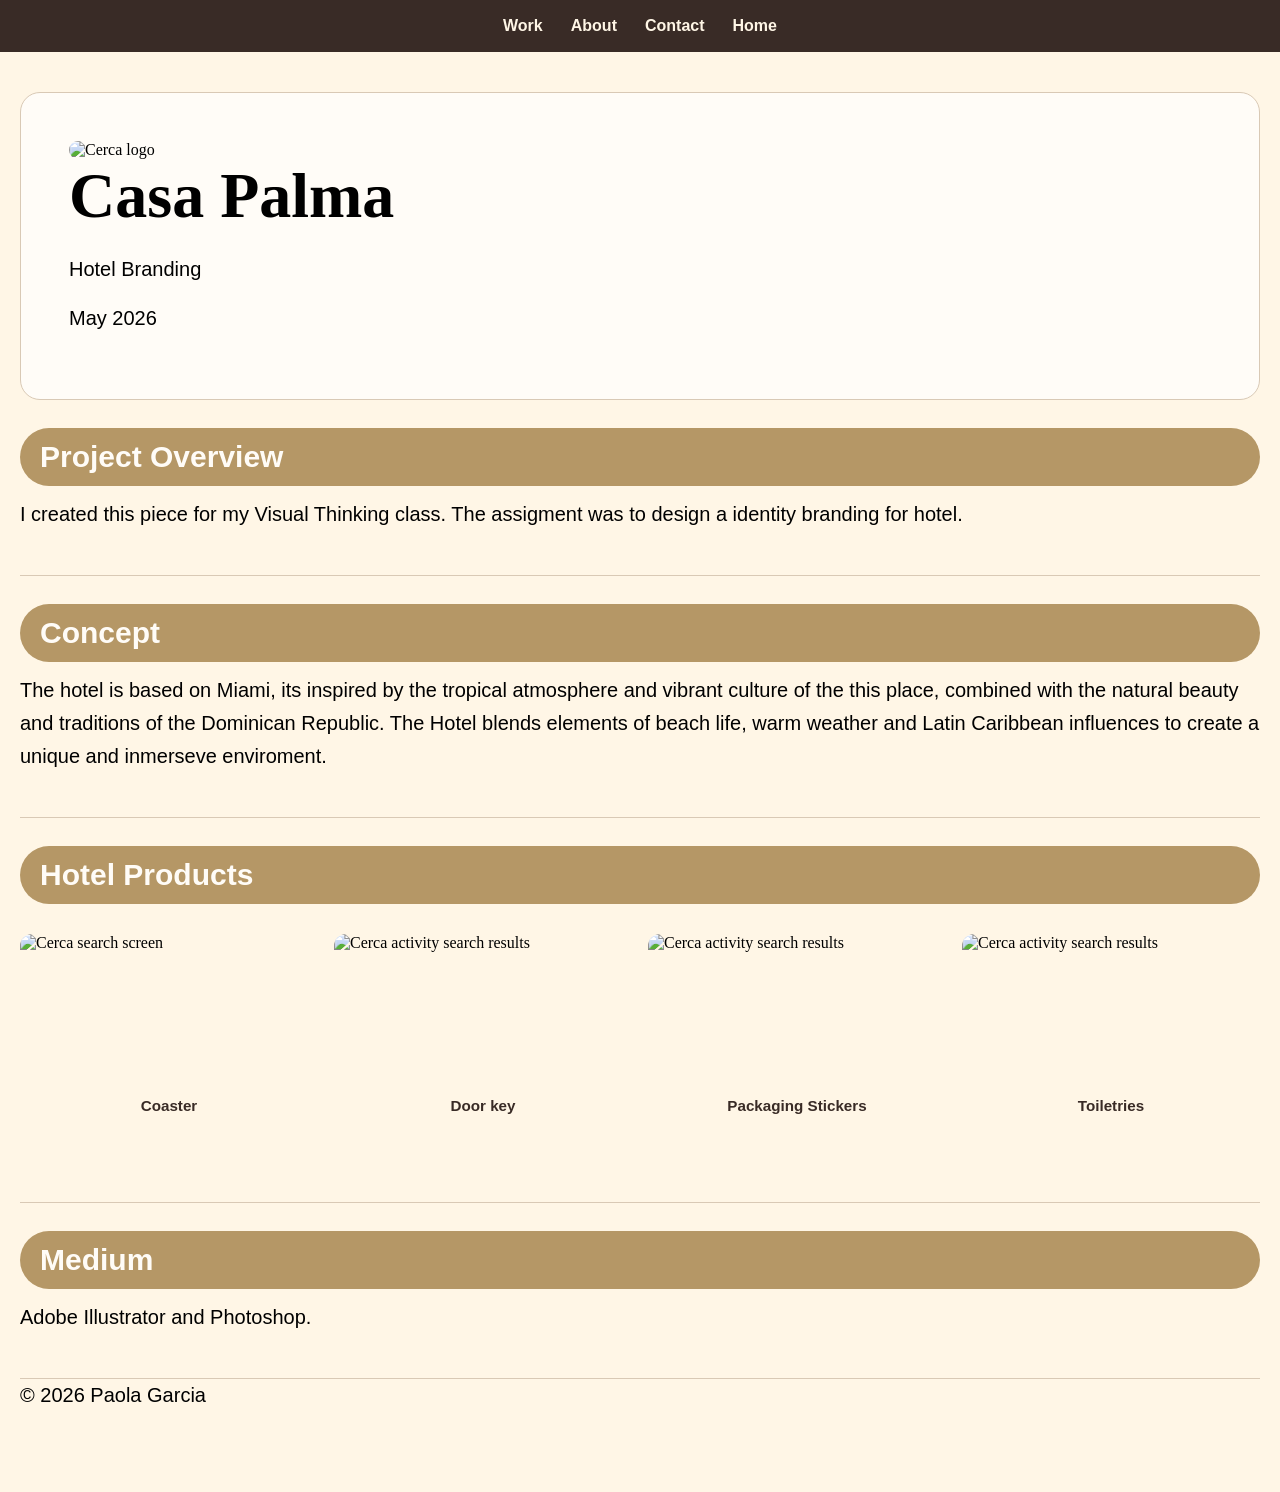
==== casap.html @ 68aee40d "Add files via upload" ====
<!doctype html>
<html>
<head>
<meta charset="utf-8">
	<meta name="viewport"
        content="width=device-width, initial-scale=1.0">
	
<title>Casa Palma</title>
	<link rel="stylesheet" href="style.css">
</head>

<body>
	
	<!-- Navegación principal del portafolio -->
<nav aria-label="Main navigation">
  <a href="Work.html" >Work</a>
  <a href="index.html#about">About</a>
  <a href="contact.html">Contact</a>
	 <a href="index.html#home">Home</a>
</nav>
		
		
		
		
    
	<main class="case-study">
		 <header class="case-study-intro">
		<!-- Mostrar el logotipo del proyecto -->
      <img class="project-pocajontas" src="assest/mucho.png" alt="Cerca logo"/>
		
<h1>Casa Palma</h1>
		<p>
    Hotel Branding 
  </p>
			 <p> May 2026</p>
		</header>
		
		<!-- Presentar el proyecto y explicar su propósito -->
<section>
  <h2>Project Overview</h2>
  <p>
    I created this piece for my Visual Thinking class. The assigment was to design a identity branding for hotel.</p>
</section>

<!-- Explicar el problema que aborda el proyecto -->
<section>
  <h2>Concept</h2>
  <p>
  The hotel is based on Miami, its inspired by the tropical atmosphere and vibrant culture of the this place, combined with the natural beauty and traditions of the Dominican Republic. The Hotel blends elements of beach life, warm weather and Latin Caribbean influences to create a unique and inmerseve enviroment.
  </p>
</section>

<!-- Describir mi contribución al proyecto -->

<!-- Mostrar el resultado final -->
<section>
  <h2>Hotel Products</h2>

 
	
<!-- Mostrar tres capturas de Cerca juntas -->
<div class="project-gallery">
  <figure>
     <img src="assest/coaser.png" alt="Cerca search screen"/>
    <figcaption class="project-figure">Coaster</figcaption>
	  
  </figure>

  <figure >
    <img src="assest/door.png" alt="Cerca activity search results">
    <figcaption >Door key</figcaption>
	
  </figure>
	 <figure>
    <img src="assest/Packaging Box_.png" alt="Cerca activity search results">
    <figcaption class="project-figure">Packaging Stickers</figcaption>
	
  </figure>
	 <figure>
    <img src="assest/bath.png" alt="Cerca activity search results">
    <figcaption class="project-figure">Toiletries</figcaption>
	
  </figure>

  
</div>


</section>

<!-- Reflexionar sobre lo aprendido y las mejoras futuras -->
<section>
  <h2>Medium</h2>
  <p>
  Adobe Illustrator and Photoshop.
  </p>
</section>
		
		<footer class="Footer">   <p>© 2026 Paola Garcia</p> </footer>
</main>
</body>
</html>
---- style.css ----
@charset "utf-8";
.Footer {
}
/*lo de abajo es para que las imagenes no se salgan mas del container*/

img {
  display: block;
  max-width: 100%;
  height: auto;
}

/*lo de abajo es para que las imagenes salgan como columnas*/
.project-grid {
  display: flex;
  flex-wrap: wrap;
  gap: 20px;
}

.project-grid > article {
  box-sizing: border-box;
  flex: 0 0 calc((100% - 20px) / 2);
  min-width: 0;
}

@media (max-width: 600px) {
  .project-grid > article {
    flex-basis: 100%;
  }
}

/* Mostrar dos tarjetas del mismo ancho en pantallas de escritorio */
@media (min-width: 901px) {
  .project-grid > article {
    flex-basis: calc(50% - 10px);
  }
}

/* Dar el mismo tamaño a los espacios de las imágenes */
.project-grid > article > img {
  width: 100%;
  aspect-ratio: 4 / 3;
  object-fit: contain;
  background-color: #FFFCF7;
}

/* Dar fondo, borde y espacio interior a cada tarjeta */
.project-grid > article {
  background-color: #FFFCF7;
  border: 1px solid #D9C9B5;
  padding: 16px;
}



/* Separar el título de la imagen y la descripción */
.project-grid > article > h2 {
    margin: 16px 0 6px;
    font-family: Gotham, "Helvetica Neue", Helvetica, Arial, sans-serif;
    font-size: 30px;
}

/* Quitar el espacio extra debajo de la descripción */
.project-grid > article > p {
    margin-top: 9px;
    margin-right: 9px;
    margin-left: 9px;
    margin-bottom: -1px;
    font-family: Gotham, "Helvetica Neue", Helvetica, Arial, sans-serif;
}

/* Centrar el menú y darle espacio arriba y abajo */
nav[aria-label="Main navigation"] {
  display: flex;
  justify-content: center;
  flex-wrap: wrap;
  gap: 8px 16px;
  padding: 12px 16px;
  background-color: #F2E5D2;
  border-bottom: 1px solid #D9C9B5;
}

/* Dar a cada enlace una zona cómoda para pulsar */
nav[aria-label="Main navigation"] a {
  padding: 10px 16px;
  border-radius: 999px;
  color: #392B26;
  font-size: 1.125rem;
  font-weight: 600;
  text-decoration: none;
}

/* Resaltar el enlace al pasar el cursor */
nav[aria-label="Main navigation"] a:hover {
  background-color: #E8D7BF;
}

/* Marcar la página actual */
nav[aria-label="Main navigation"] a[aria-current="page"] {
  background-color: #392B26;
  color: #FFF6E6;
}

/* Mostrar el foco al navegar con el teclado */
nav[aria-label="Main navigation"] a:focus-visible {
  outline: 2px solid #392B26;
  outline-offset: 3px;
}

/* Limitar el tamaño del logotipo */
.project-logo {
  width: 220px;
  margin-bottom: 16px;
}

/* Dar espacio a las imágenes y sus pies de foto */
.project-figure {
    max-width: 680px;
    margin: 24px 0;
    font-family: Gotham, "Helvetica Neue", Helvetica, Arial, sans-serif
}

.project-figure figcaption {
    margin-top: 8px;
    font-family: "Gill Sans", "Gill Sans MT", "Myriad Pro", "DejaVu Sans Condensed", Helvetica, Arial, sans-serif;
    font-size: 18px;
    font-weight: bold;
	
}

/* Dar al enlace la apariencia de un botón */
.project-button {
    display: inline-block;
    padding: 12px 20px;
    background-color: #A94F32;
    color: #FFF6E6;
    font-weight: 600;
    text-decoration: none;
    border-radius: 999px;
    font-family: Gotham, "Helvetica Neue", Helvetica, Arial, sans-serif;
}

.project-button:hover,
.project-button:focus-visible {
  text-decoration: underline;
}
/* Colocar las tres capturas en una fila */
.project-gallery {
  display: flex;
  gap: 16px;
  margin: 30px 0;
}

.project-gallery > figure {
    flex: 1 1 0;
    min-width: 0;
    margin: 0;
    border-width: 0px;
	border-radius: 16px
}

/* Dar el mismo tamaño a las capturas sin recortarlas */
/* Usar marcos horizontales para las capturas */
.project-gallery img {
  width: 100%;
  height: auto;
  aspect-ratio: 2 / 1;
  object-fit: contain;
  
  border-radius: 16px;
}
.pocajontas{
	border-radius: 30px
}
/* Centrar los pies de foto debajo de las capturas */
.project-gallery figcaption {
    margin-top: 14px;
    text-align: center;
    font-size: 0.95rem;
    font-weight: bold;
    color: #392B26;
    font-family: Gotham, "Helvetica Neue", Helvetica, Arial, sans-serif;
    margin-bottom: 30px;
}
/* Colocar una captura por fila en pantallas pequeñas */
@media (max-width: 600px) {
  .project-gallery {
    flex-direction: column;
  }
}
/* Aplicar un fondo crema a todas las páginas del portafolio */
body {
  background-color: #FFFBF3;
}
/* Centrar el contenido y dejar espacio a los lados */
.case-study {
  max-width: none;
  margin: 0 auto;
  padding: 40px 20px 64px;
}

/* Dar un fondo suave a la introducción */
.case-study-intro {
  padding: clamp(20px, 5vw, 48px);
  background-color: #FFFCF7;
  border: 1px solid #D9C9B5;
  border-radius: 20px;
}

.case-study-intro h1 {
  margin: 0 0 20px;
  font-size: clamp(2.5rem, 6vw, 4rem);
}

.pocajontas{
    font-family: Gotham, "Helvetica Neue", Helvetica, Arial, "sans-serif" normal;
    font-weight: 100;
}
/* Usar el mismo estilo para los títulos y párrafos */
.case-study h2 {
    margin: 0 0 12px;
    color: #FFFCF7;
    font-family: Gotham, "Helvetica Neue", Helvetica, Arial, sans-serif;
    font-size: 30px;
    display: block;
    padding: 12px 20px;
    font-weight: 700;
    text-decoration: none;
    border-radius: 958px;
    background-color: #B59766;
}
.project-pocajontas {
	border-radius: 16px
}

.case-study p {
    max-width: none;
    margin: 0 0 16px;
    line-height: 1.65;
    font-family: Gotham, "Helvetica Neue", Helvetica, Arial, sans-serif;
    font-size: 20px;
}

/* Separar las secciones con espacio y una línea fina */
.case-study > section {
  padding: 28px 0;
  border-bottom: 1px solid #D9C9B5;
}

/* Redondear los bordes de las imágenes del proyecto */
.case-study figure img {
  border-radius: 12px;
}
/* Centrar el boceto y su pie de foto */
.project-sketch {
  max-width: 360px;
  margin: 24px auto;
  text-align: center;
}

.project-sketch img {
  margin-inline: auto;
}
/* Crear una barra de navegación delgada y centrada */
nav[aria-label="Main navigation"] {
  display: flex;
  justify-content: center;
  flex-wrap: wrap;
  gap: 0 12px;
  box-sizing: border-box;
  width: 100%;
  padding: 4px 12px;
  background-color: #392B26;
  border: 0;
}

/* Estilizar los enlaces del menú */
nav[aria-label="Main navigation"] a {
    padding: 10px 8px;
    color: #FFF6E6;
    font-family: Gotham, "Helvetica Neue", Helvetica, Arial, sans-serif;
    font-size: 1rem;
    font-weight: 600;
    line-height: 1.5;
    text-decoration: none;
    border-radius: 0;
}

/* Subrayar el enlace activo o seleccionado */
nav[aria-label="Main navigation"] a:hover,
nav[aria-label="Main navigation"] a:focus-visible,
nav[aria-label="Main navigation"] a[aria-current="page"] {
  text-decoration: underline;
  text-underline-offset: 5px;
}

/* Mostrar el foco al navegar con el teclado */
nav[aria-label="Main navigation"] a:focus-visible {
  outline: 2px solid #FFF6E6;
  outline-offset: -2px;
}
/* Centrar el contenido de la página de contacto */
.contact-page {
  max-width: 620px;
  margin: 0 auto;
  padding: clamp(48px, 10vw, 112px) 20px;
  text-align: center;
  color: #392B26;
}

.contact-page h1 {
    margin: 0 0 16px;
    font-size: clamp(2.25rem, 6vw, 4rem);
    line-height: 1.1;
    font-family: Gotham, "Helvetica Neue", Helvetica, Arial, sans-serif;
}

.contact-page p {
    margin: 0 auto 24px;
    line-height: 1.65;
    font-family: Gotham, "Helvetica Neue", Helvetica, Arial, sans-serif;
}
/* Quitar el margen exterior de la página */
body {
  margin: 0;
  background-color: #FFF6E6;
}
/* Quitar el borde del botón de copiar correo */
#copy-email {
  border: none;
}
/* Centrar la presentación y darle espacio */
.home-intro {
  max-width: 720px;
  margin: 0 auto;
  padding: clamp(48px, 10vw, 112px) 20px;
  text-align: center;
  font-family: Arial, Helvetica, sans-serif;
  color: #392B26;
}

/* Ajustar el tamaño del título según la pantalla */
.home-intro h1 {
  margin: 0 0 16px;
  font-size: clamp(2.25rem, 6vw, 4rem);
  line-height: 1.1;
}

/* Separar la descripción del botón */
.home-intro p {
    max-width: 52ch;
    margin-top: 41px;
    margin-right: auto;
    margin-left: auto;
    margin-bottom: 24px;
    line-height: 1.65;
}

/* Usar la misma tipografía en el botón y quitar el borde */
.home-intro .project-button {
  font-family: inherit;
  border: none;
}

/* Centrar el aviso de derechos de autor */
.home-footer {
  padding: 20px;
  text-align: center;
  font-family: Arial, Helvetica, sans-serif;
  color: #392B26;
}
/* Mantener el pie de página al fondo de la pantalla */
.home-page {
  min-height: 100vh;
  
  display: flex;
  flex-direction: column;
}

.home-page > .home-footer {
  margin-top: auto;
}
/* Unificar la tipografía y el color de la página de proyectos */
.work-page main {
  padding: 0 20px 48px;
  font-family: Arial, Helvetica, sans-serif;
  color: #392B26;
}

/* Centrar el título y la introducción */
.work-intro {
  padding: 48px 0 32px;
  text-align: center;
}

.work-intro h1 {
    margin: 0 0 12px;
    font-size: clamp(2.25rem, 6vw, 4rem);
    line-height: 1.1;
    font-family: Gotham, "Helvetica Neue", Helvetica, Arial, sans-serif;
    font-weight: 700;
}

.work-intro p {
    margin: 0 auto;
    max-width: 52ch;
    line-height: 1.65;
    font-family: Gotham, "Helvetica Neue", Helvetica, Arial, sans-serif;
}

/* Suavizar las esquinas de las tarjetas y sus imágenes */
.work-page .project-grid > article {
  border-radius: 16px;
}

.work-page .project-grid > article > img {
  border-radius: 10px;
}

/* Separar el botón de la descripción */
.work-page .project-button {
  margin-top: 16px;
  font-family: inherit;
}
/* Dar a las tarjetas el mismo fondo, borde y espacio interior */
.work-page .project-grid > article {
  display: flex;
  flex-direction: column;
  padding: 16px;
  background-color: #FFFCF7;
  border: 1px solid #D9C9B5;
  border-radius: 16px;
}

/* Usar un fondo suave detrás de cada imagen */
.work-page .project-grid > article > img {
  background-color: #F2E5D2;
  border-radius: 10px;
}

/* Unificar el espacio y el tamaño de los títulos */
.work-page .project-grid > article > h2 {
  margin: 16px 0 8px;
  font-size: 1.5rem;
}

/* Dejar espacio entre la descripción y el botón */
.work-page .project-grid > article > p {
  margin: 0 0 20px;
  line-height: 1.55;
}

/* Alinear los botones al fondo de las tarjetas */
.work-page .project-grid > article > .project-button {
  align-self: flex-start;
  margin-top: auto;
}
.project-gallery2 {
  display: grid;
  grid-template-columns: repeat(2, minmax(0, 220px));
  justify-content: center;
  gap: 16px;
}

.project-gallery2 figure {
  margin: 0;
  text-align: center;
}

.project-gallery2 img {
  display: block;
  width: 100%;
  height: auto;
  aspect-ratio: 4 / 3;
  object-fit: cover;
  border-radius: 12px;
}
.aboutpage h2 {
    margin-top: 0;
    margin-right: 0;
    margin-left: 9px;
    margin-bottom: 12px;
    color: #FFFCF7;
    font-family: Gotham, "Helvetica Neue", Helvetica, Arial, sans-serif;
    font-size: 30px;
    display: block;
    padding-top: 11px;
    padding-right: 20px;
    padding-left: 36px;
    padding-bottom: 12px;
    font-weight: 700;
    text-decoration: none;
    border-radius: 958px;
    background-color: #392B26;
}
.aboutpage p {
    max-width: none;
    margin-top: 17px;
    margin-right: 0;
    margin-left: 0;
    margin-bottom: 20px;
    line-height: 1.65;
    font-family: Gotham, "Helvetica Neue", Helvetica, Arial, sans-serif;
    font-size: 20px;
    padding-left: 21px;
    padding-top: 10px;
    padding-right: 14px;
}
.aboutpage ul {
    max-width: none;
    margin-top: 5px;
    margin-right: 0;
    margin-left: 0;
    margin-bottom: 30px;
    line-height: 1.65;
    font-family: Gotham, "Helvetica Neue", Helvetica, Arial, sans-serif;
    font-size: 20px
}
.aboutpage h1 {
    margin-top: 90px;
    margin-right: 0;
    margin-left: 9px;
    margin-bottom: 16px;
    color: #FFFCF7;
    font-family: Gotham, "Helvetica Neue", Helvetica, Arial, sans-serif;
    font-size: 30px;
    display: block;
    padding-top: 8px;
    padding-right: 20px;
    padding-left: 36px;
    padding-bottom: 15px;
    font-weight: 700;
    text-decoration: none;
    border-radius: 958px;
    background-color: #392B26;
}
.name img {
    display: block;
    max-width: 70%;
    height: auto;
    margin-left: 171px;
    margin-top: 22px;
    padding-left: 31px;
}
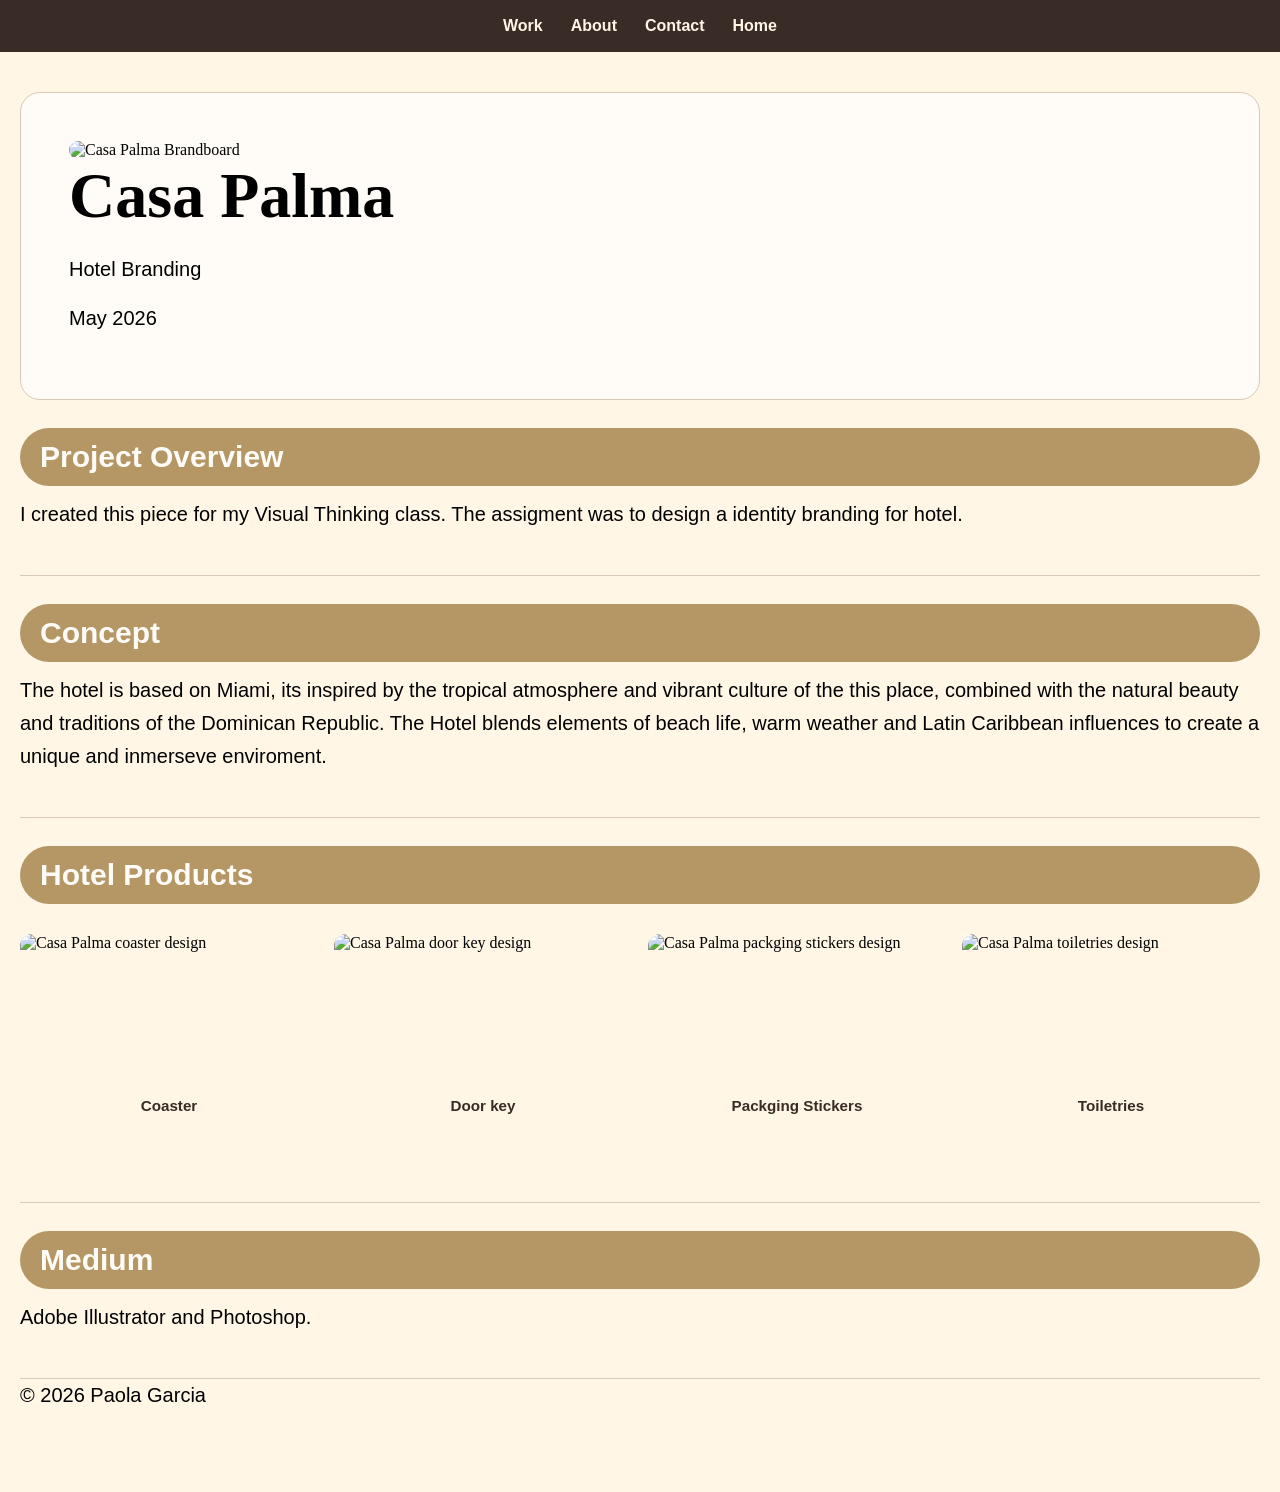
==== commit e90ca7e4: "Update casap.html" ====
--- a/casap.html
+++ b/casap.html
@@ -26,7 +26,7 @@
 	<main class="case-study">
 		 <header class="case-study-intro">
 		<!-- Mostrar el logotipo del proyecto -->
-      <img class="project-pocajontas" src="assest/mucho.png" alt="Cerca logo"/>
+      <img class="project-pocajontas" src="assest/mucho.png" alt="Casa Palma Brandboard"/>
 		
 <h1>Casa Palma</h1>
 		<p>
@@ -61,23 +61,23 @@
 <!-- Mostrar tres capturas de Cerca juntas -->
 <div class="project-gallery">
   <figure>
-     <img src="assest/coaser.png" alt="Cerca search screen"/>
+     <img src="assest/coaser.png" alt="Casa Palma coaster design"/>
     <figcaption class="project-figure">Coaster</figcaption>
 	  
   </figure>
 
   <figure >
-    <img src="assest/door.png" alt="Cerca activity search results">
+    <img src="assest/door.png" alt="Casa Palma door key design">
     <figcaption >Door key</figcaption>
 	
   </figure>
 	 <figure>
-    <img src="assest/Packaging Box_.png" alt="Cerca activity search results">
-    <figcaption class="project-figure">Packaging Stickers</figcaption>
+    <img src="assest/Packaging Box_.png" alt="Casa Palma packging stickers design">
+    <figcaption class="project-figure">Packging Stickers</figcaption>
 	
   </figure>
 	 <figure>
-    <img src="assest/bath.png" alt="Cerca activity search results">
+    <img src="assest/bath.png" alt="Casa Palma toiletries design">
     <figcaption class="project-figure">Toiletries</figcaption>
 	
   </figure>
@@ -100,3 +100,4 @@
 </main>
 </body>
 </html>
+
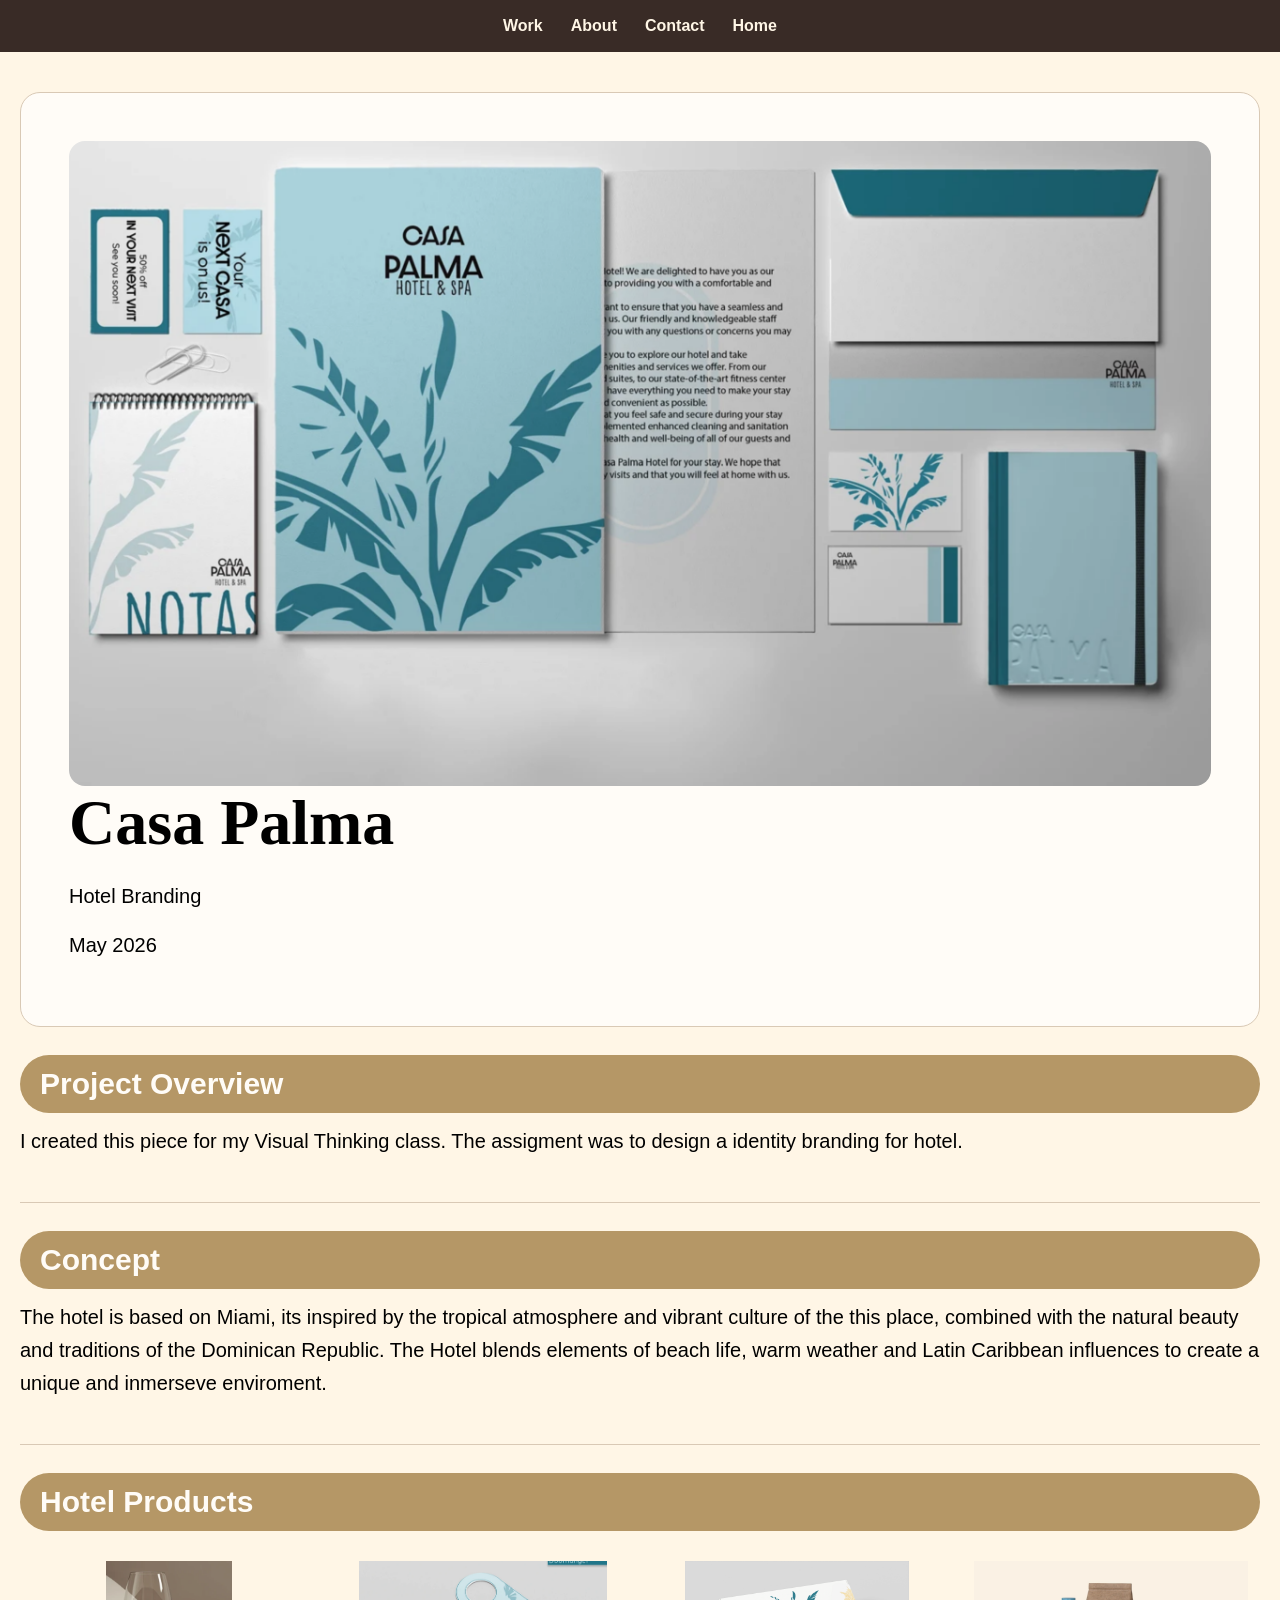
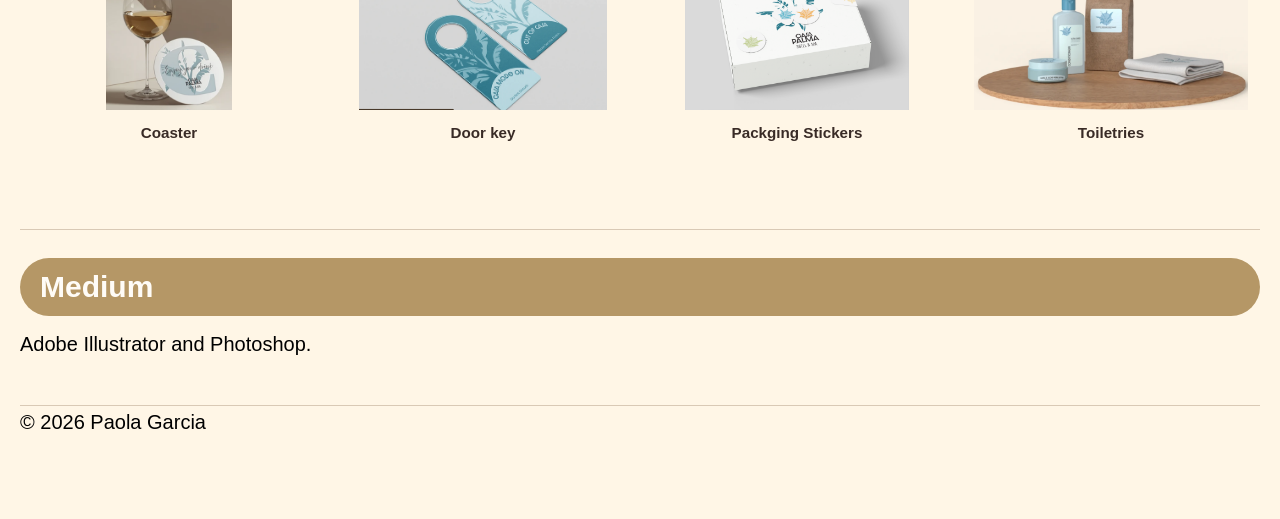
==== commit a1e3591a: "Update casap.html" ====
--- a/casap.html
+++ b/casap.html
@@ -14,7 +14,7 @@
 	<!-- Navegación principal del portafolio -->
 <nav aria-label="Main navigation">
   <a href="Work.html" >Work</a>
-  <a href="index.html#about">About</a>
+  <a href="about.html">About</a>
   <a href="contact.html">Contact</a>
 	 <a href="index.html#home">Home</a>
 </nav>
@@ -101,3 +101,4 @@
 </body>
 </html>
 
+
